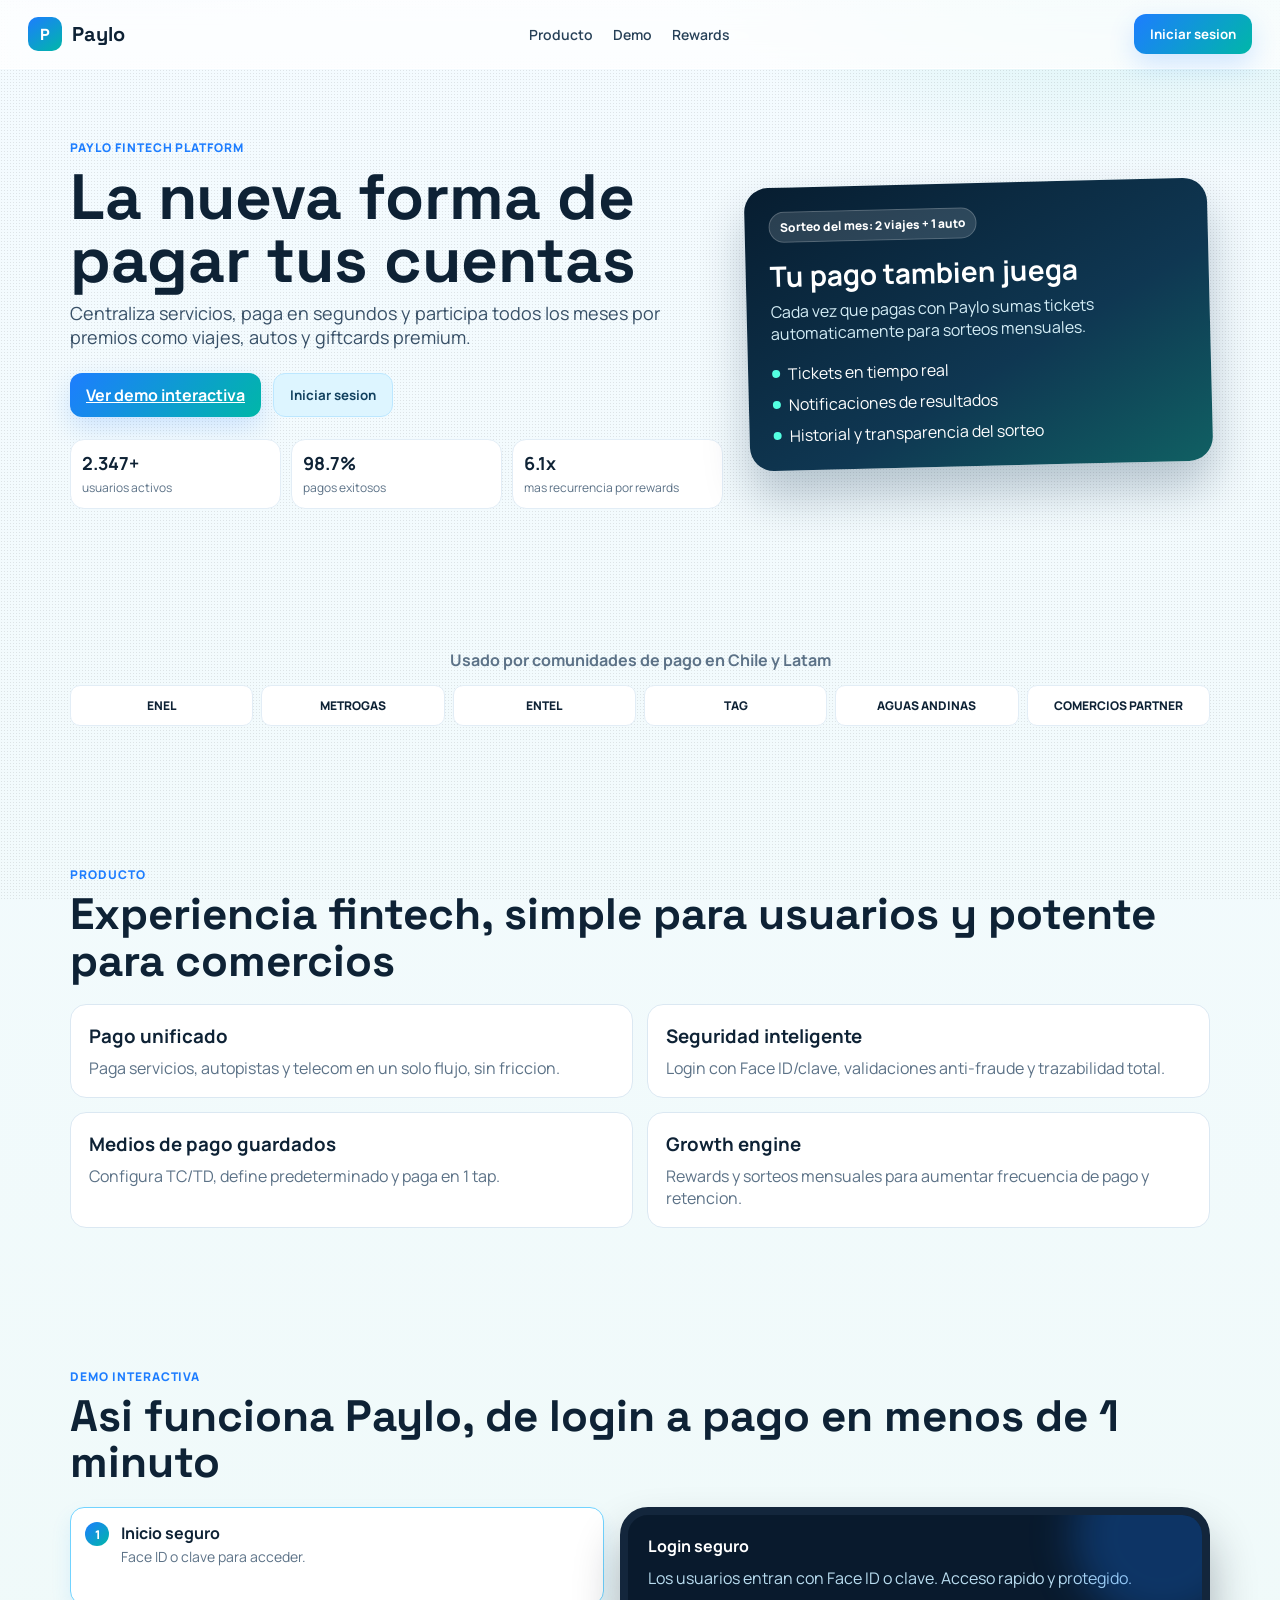
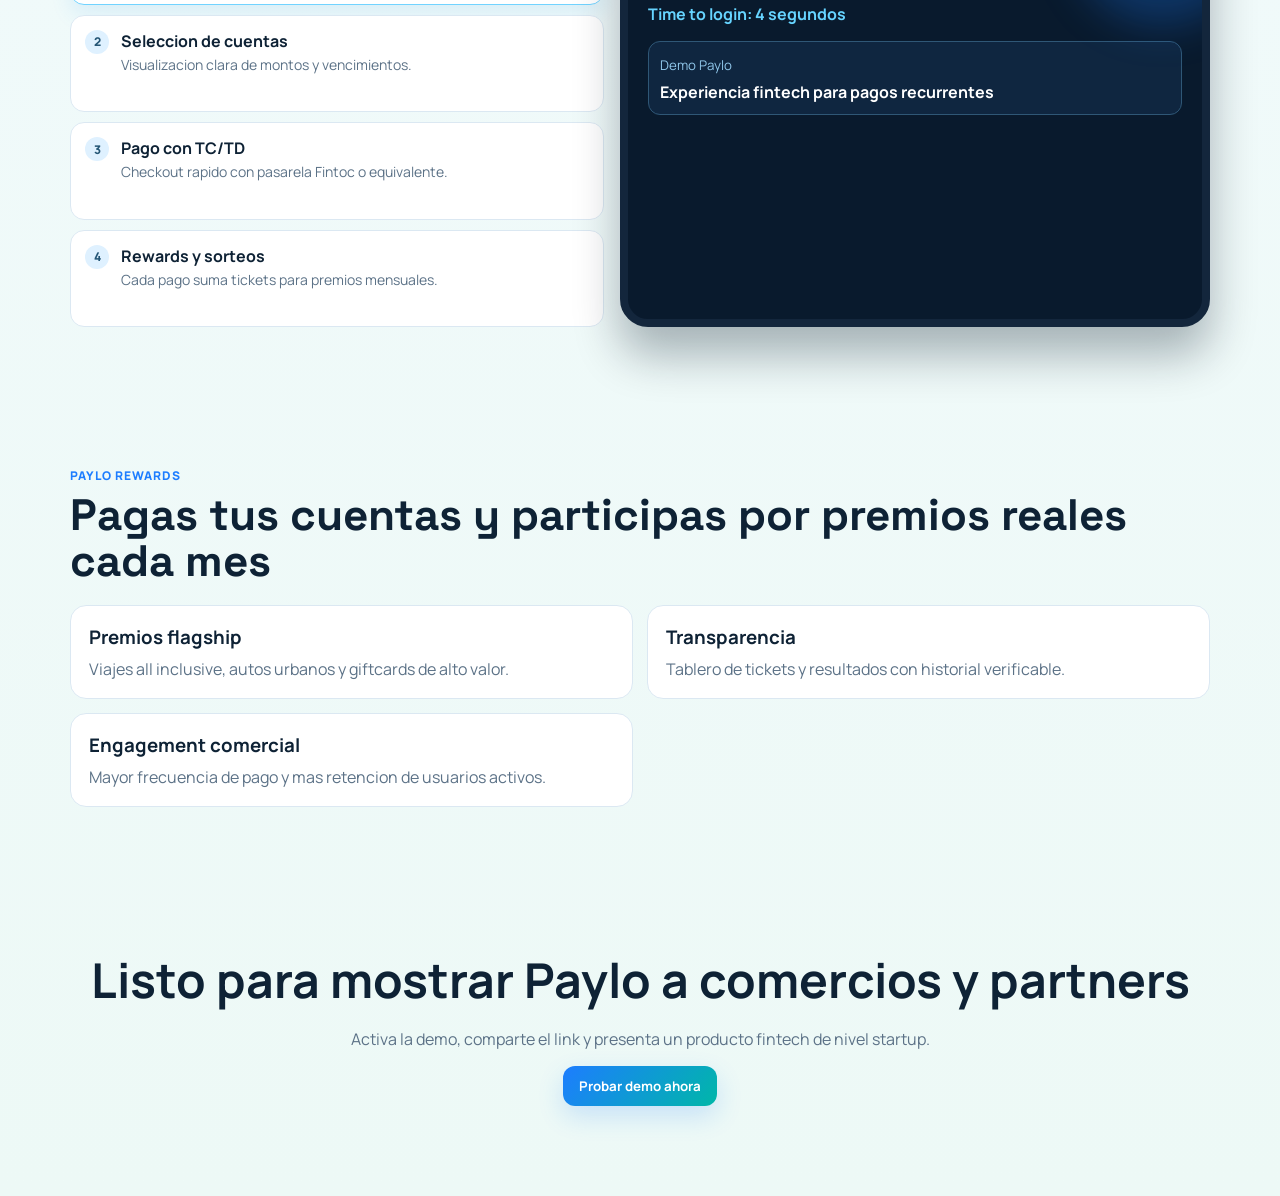
==== index.html @ 57679ee4 "feat: launch Paylo fintech landing with animated interactive demo" ====
<!doctype html>
<html lang="es">
  <head>
    <meta charset="UTF-8" />
    <meta name="viewport" content="width=device-width, initial-scale=1.0" />
    <title>Paylo | La nueva forma de pagar tus cuentas</title>
    <meta
      name="description"
      content="Paylo es la nueva forma de pagar tus cuentas. Cada pago suma tickets para sorteos mensuales de viajes, autos y premios exclusivos."
    />
    <link rel="preconnect" href="https://fonts.googleapis.com" />
    <link rel="preconnect" href="https://fonts.gstatic.com" crossorigin />
    <link
      href="https://fonts.googleapis.com/css2?family=Space+Grotesk:wght@400;500;600;700&family=Manrope:wght@500;600;700;800&display=swap"
      rel="stylesheet"
    />
    <link rel="stylesheet" href="styles.css" />
  </head>
  <body>
    <div class="noise"></div>
    <header class="header">
      <a class="brand" href="#top" aria-label="Paylo">
        <span class="brand-mark">P</span>
        <span class="brand-text">Paylo</span>
      </a>
      <nav class="nav">
        <a href="#producto">Producto</a>
        <a href="#demo">Demo</a>
        <a href="#rewards">Rewards</a>
      </nav>
      <button class="btn btn-primary" id="open-login">Iniciar sesion</button>
    </header>

    <main id="top">
      <section class="hero section reveal">
        <div class="hero-copy">
          <p class="eyebrow">PAYLO FINTECH PLATFORM</p>
          <h1>La nueva forma de pagar tus cuentas</h1>
          <p class="lead">
            Centraliza servicios, paga en segundos y participa todos los meses por
            premios como viajes, autos y giftcards premium.
          </p>
          <div class="hero-cta">
            <a class="btn btn-primary" href="#demo">Ver demo interactiva</a>
            <button class="btn btn-ghost" id="open-login-hero">Iniciar sesion</button>
          </div>
          <div class="hero-metrics">
            <div>
              <strong>2.347+</strong>
              <span>usuarios activos</span>
            </div>
            <div>
              <strong>98.7%</strong>
              <span>pagos exitosos</span>
            </div>
            <div>
              <strong>6.1x</strong>
              <span>mas recurrencia por rewards</span>
            </div>
          </div>
        </div>

        <div class="hero-card">
          <div class="pill">Sorteo del mes: 2 viajes + 1 auto</div>
          <h3>Tu pago tambien juega</h3>
          <p>
            Cada vez que pagas con Paylo sumas tickets automaticamente para sorteos
            mensuales.
          </p>
          <ul>
            <li><span></span>Tickets en tiempo real</li>
            <li><span></span>Notificaciones de resultados</li>
            <li><span></span>Historial y transparencia del sorteo</li>
          </ul>
        </div>
      </section>

      <section class="section trust reveal">
        <p>Usado por comunidades de pago en Chile y Latam</p>
        <div class="trust-grid">
          <span>ENEL</span><span>METROGAS</span><span>ENTEL</span><span>TAG</span>
          <span>AGUAS ANDINAS</span><span>COMERCIOS PARTNER</span>
        </div>
      </section>

      <section id="producto" class="section features reveal">
        <div class="section-head">
          <p class="eyebrow">PRODUCTO</p>
          <h2>Experiencia fintech, simple para usuarios y potente para comercios</h2>
        </div>
        <div class="feature-grid">
          <article>
            <h3>Pago unificado</h3>
            <p>Paga servicios, autopistas y telecom en un solo flujo, sin friccion.</p>
          </article>
          <article>
            <h3>Seguridad inteligente</h3>
            <p>Login con Face ID/clave, validaciones anti-fraude y trazabilidad total.</p>
          </article>
          <article>
            <h3>Medios de pago guardados</h3>
            <p>Configura TC/TD, define predeterminado y paga en 1 tap.</p>
          </article>
          <article>
            <h3>Growth engine</h3>
            <p>
              Rewards y sorteos mensuales para aumentar frecuencia de pago y retencion.
            </p>
          </article>
        </div>
      </section>

      <section id="demo" class="section demo reveal">
        <div class="section-head">
          <p class="eyebrow">DEMO INTERACTIVA</p>
          <h2>Asi funciona Paylo, de login a pago en menos de 1 minuto</h2>
        </div>
        <div class="demo-layout">
          <div class="flow-steps">
            <button class="step active" data-step="0">
              <span>1</span>
              <div>
                <h4>Inicio seguro</h4>
                <p>Face ID o clave para acceder.</p>
              </div>
            </button>
            <button class="step" data-step="1">
              <span>2</span>
              <div>
                <h4>Seleccion de cuentas</h4>
                <p>Visualizacion clara de montos y vencimientos.</p>
              </div>
            </button>
            <button class="step" data-step="2">
              <span>3</span>
              <div>
                <h4>Pago con TC/TD</h4>
                <p>Checkout rapido con pasarela Fintoc o equivalente.</p>
              </div>
            </button>
            <button class="step" data-step="3">
              <span>4</span>
              <div>
                <h4>Rewards y sorteos</h4>
                <p>Cada pago suma tickets para premios mensuales.</p>
              </div>
            </button>
          </div>
          <div class="phone" id="phone-demo"></div>
        </div>
      </section>

      <section id="rewards" class="section rewards reveal">
        <div class="section-head">
          <p class="eyebrow">PAYLO REWARDS</p>
          <h2>Pagas tus cuentas y participas por premios reales cada mes</h2>
        </div>
        <div class="rewards-grid">
          <article>
            <h3>Premios flagship</h3>
            <p>Viajes all inclusive, autos urbanos y giftcards de alto valor.</p>
          </article>
          <article>
            <h3>Transparencia</h3>
            <p>Tablero de tickets y resultados con historial verificable.</p>
          </article>
          <article>
            <h3>Engagement comercial</h3>
            <p>Mayor frecuencia de pago y mas retencion de usuarios activos.</p>
          </article>
        </div>
      </section>

      <section class="section cta reveal">
        <h2>Listo para mostrar Paylo a comercios y partners</h2>
        <p>Activa la demo, comparte el link y presenta un producto fintech de nivel startup.</p>
        <button class="btn btn-primary" id="open-login-cta">Probar demo ahora</button>
      </section>
    </main>

    <div class="modal" id="login-modal" aria-hidden="true">
      <div class="modal-panel">
        <button class="close" id="close-login" aria-label="Cerrar">x</button>
        <h3>Entrar a Paylo</h3>
        <p class="muted">Demo: usa clave <strong>1234</strong> o Face ID simulado.</p>
        <input id="password-input" type="password" placeholder="Clave" />
        <button class="btn btn-primary" id="login-password">Ingresar con clave</button>
        <button class="btn btn-ghost" id="login-faceid">Ingresar con Face ID</button>
        <p class="error" id="login-error"></p>
      </div>
    </div>

    <section class="app-panel" id="app-panel" aria-hidden="true">
      <div class="app-header">
        <div>
          <h3>Paylo Demo</h3>
          <p>Paga tus cuentas y suma tickets</p>
        </div>
        <button class="btn btn-ghost" id="logout">Cerrar sesion</button>
      </div>
      <div class="app-body">
        <div class="accounts" id="accounts"></div>
        <aside class="checkout">
          <h4>Checkout</h4>
          <p id="selected-label">Selecciona una cuenta para pagar</p>
          <label>Monto</label>
          <input id="amount" type="number" />
          <label>Medio de pago</label>
          <select id="method">
            <option>Tarjeta de Credito (TC)</option>
            <option>Tarjeta de Debito (TD)</option>
          </select>
          <label>Pasarela</label>
          <select id="gateway">
            <option>Fintoc</option>
            <option>DemoPay</option>
          </select>
          <button class="btn btn-primary" id="pay-now">Pagar ahora</button>
          <p class="error" id="pay-error"></p>
          <div class="receipt" id="receipt"></div>
          <div class="tickets" id="tickets-box">Tickets acumulados: <strong id="tickets-count">0</strong></div>
        </aside>
      </div>
    </section>

    <script src="script.js"></script>
  </body>
</html>
---- styles.css ----
:root {
  --bg: #051221;
  --bg-soft: #081b2c;
  --surface: #ffffff;
  --text: #0e2235;
  --muted: #5c7287;
  --line: #d7e4ef;
  --primary: #00b7a8;
  --primary-2: #1d7dff;
  --success: #0b8f62;
  --danger: #c53d5f;
}

* { box-sizing: border-box; }
html, body { margin: 0; padding: 0; }
body {
  font-family: "Manrope", sans-serif;
  color: var(--text);
  background:
    radial-gradient(900px 420px at 10% -8%, #1d7dff44 0%, transparent 60%),
    radial-gradient(900px 520px at 90% -5%, #00b7a833 0%, transparent 60%),
    linear-gradient(180deg, #f4fbff 0%, #edf9f6 100%);
  min-height: 100vh;
}

.noise {
  position: fixed;
  inset: 0;
  pointer-events: none;
  opacity: 0.09;
  background-image: radial-gradient(#000 0.4px, transparent 0.4px);
  background-size: 3px 3px;
}

.header {
  position: sticky;
  top: 0;
  z-index: 20;
  display: flex;
  align-items: center;
  justify-content: space-between;
  padding: 14px 28px;
  backdrop-filter: blur(12px);
  background: #ffffffc7;
  border-bottom: 1px solid #ffffff;
}

.brand { display: inline-flex; align-items: center; gap: 10px; text-decoration: none; color: inherit; }
.brand-mark {
  width: 34px;
  height: 34px;
  display: grid;
  place-items: center;
  border-radius: 10px;
  font-family: "Space Grotesk", sans-serif;
  font-weight: 700;
  color: #fff;
  background: linear-gradient(145deg, var(--primary-2), var(--primary));
}
.brand-text {
  font-family: "Space Grotesk", sans-serif;
  font-weight: 700;
  font-size: 20px;
}

.nav { display: flex; gap: 20px; }
.nav a {
  text-decoration: none;
  color: #274158;
  font-weight: 600;
  font-size: 14px;
}

.section {
  width: min(1140px, 92vw);
  margin: 0 auto;
  padding: 70px 0;
}

.hero {
  display: grid;
  grid-template-columns: 1.2fr 0.85fr;
  gap: 24px;
  align-items: center;
}

.eyebrow {
  margin: 0;
  color: var(--primary-2);
  letter-spacing: 0.08em;
  font-size: 12px;
  font-weight: 800;
}

h1 {
  margin: 10px 0;
  font-size: clamp(34px, 6vw, 64px);
  line-height: 0.98;
  font-family: "Space Grotesk", sans-serif;
}

.lead {
  margin: 0;
  font-size: 18px;
  color: #385067;
  max-width: 650px;
}

.hero-cta { margin-top: 24px; display: flex; gap: 12px; flex-wrap: wrap; }

.btn {
  border: 0;
  border-radius: 12px;
  padding: 11px 16px;
  font-family: "Manrope", sans-serif;
  font-weight: 700;
  cursor: pointer;
  transition: 0.25s transform ease, 0.25s box-shadow ease, 0.25s opacity ease;
}
.btn:hover { transform: translateY(-1px); }
.btn-primary {
  color: #fff;
  background: linear-gradient(130deg, var(--primary-2), var(--primary));
  box-shadow: 0 10px 26px #1d7dff2f;
}
.btn-ghost {
  color: #12415f;
  background: #ddf5ff;
  border: 1px solid #bce7ff;
}

.hero-metrics {
  margin-top: 22px;
  display: grid;
  grid-template-columns: repeat(3, 1fr);
  gap: 10px;
}
.hero-metrics div {
  background: #fff;
  border: 1px solid #e2edf6;
  border-radius: 14px;
  padding: 11px;
}
.hero-metrics strong { display: block; font-size: 18px; }
.hero-metrics span { color: var(--muted); font-size: 12px; }

.hero-card {
  background: linear-gradient(150deg, #071d30, #0f3752 60%, #106063);
  color: #fff;
  border-radius: 24px;
  padding: 24px;
  box-shadow: 0 26px 45px #05264442;
  transform: rotate(-1.4deg);
}
.hero-card .pill {
  display: inline-flex;
  background: #ffffff24;
  border: 1px solid #ffffff33;
  border-radius: 999px;
  padding: 6px 10px;
  font-size: 12px;
  font-weight: 800;
}
.hero-card h3 { margin: 14px 0 6px; font-size: 28px; }
.hero-card p { margin: 0; color: #d5eef7; }
.hero-card ul { list-style: none; padding: 0; margin: 18px 0 0; display: grid; gap: 9px; }
.hero-card li { display: flex; align-items: center; gap: 8px; }
.hero-card li span {
  width: 8px;
  height: 8px;
  border-radius: 50%;
  background: #53ffe1;
}

.trust p { margin: 0 0 14px; color: var(--muted); font-weight: 700; text-align: center; }
.trust-grid {
  display: grid;
  grid-template-columns: repeat(6, 1fr);
  gap: 8px;
}
.trust-grid span {
  text-align: center;
  padding: 11px;
  border-radius: 10px;
  font-size: 12px;
  font-weight: 800;
  background: #fff;
  border: 1px solid #e2edf6;
}

.section-head h2 {
  margin: 8px 0 0;
  font-size: clamp(24px, 3.5vw, 44px);
  font-family: "Space Grotesk", sans-serif;
  line-height: 1.05;
}

.feature-grid,
.rewards-grid {
  margin-top: 20px;
  display: grid;
  grid-template-columns: repeat(2, 1fr);
  gap: 14px;
}
.feature-grid article,
.rewards-grid article {
  background: #fff;
  border: 1px solid #dbe8f2;
  border-radius: 16px;
  padding: 18px;
}
.feature-grid h3,
.rewards-grid h3 { margin: 0 0 8px; }
.feature-grid p,
.rewards-grid p { margin: 0; color: var(--muted); }

.demo-layout {
  margin-top: 22px;
  display: grid;
  grid-template-columns: 0.95fr 1.05fr;
  gap: 16px;
}
.flow-steps { display: grid; gap: 10px; }
.step {
  all: unset;
  display: flex;
  gap: 12px;
  align-items: flex-start;
  background: #fff;
  border: 1px solid #dbe8f2;
  border-radius: 14px;
  padding: 14px;
  cursor: pointer;
  transition: 0.2s border-color ease, 0.2s transform ease;
}
.step:hover { transform: translateY(-1px); }
.step span {
  width: 24px;
  height: 24px;
  border-radius: 50%;
  display: grid;
  place-items: center;
  font-size: 12px;
  font-weight: 800;
  color: #245676;
  background: #dff1ff;
}
.step h4 { margin: 0; }
.step p { margin: 3px 0 0; color: var(--muted); font-size: 14px; }
.step.active {
  border-color: #71d3ff;
  box-shadow: 0 10px 20px #31a4ec1e;
}
.step.active span { color: #fff; background: linear-gradient(135deg, var(--primary-2), var(--primary)); }

.phone {
  background: #091a2d;
  border-radius: 28px;
  border: 8px solid #13263c;
  min-height: 420px;
  padding: 20px;
  color: #d8f3ff;
  box-shadow: 0 28px 46px #0112254f;
  position: relative;
  overflow: hidden;
}
.phone::before {
  content: "";
  position: absolute;
  width: 180px;
  height: 180px;
  border-radius: 50%;
  background: #1d7dff45;
  filter: blur(20px);
  top: -70px;
  right: -50px;
}
.phone h4 { margin: 0 0 10px; color: #fff; }
.phone p { margin: 0; color: #b9ddf0; }

.cta {
  text-align: center;
  padding-bottom: 90px;
}
.cta h2 { margin: 0; font-size: clamp(26px, 4vw, 48px); }
.cta p { color: var(--muted); }

.modal {
  position: fixed;
  inset: 0;
  display: grid;
  place-items: center;
  background: #04142699;
  backdrop-filter: blur(10px);
  visibility: hidden;
  opacity: 0;
  transition: 0.2s;
  z-index: 60;
}
.modal.open { visibility: visible; opacity: 1; }
.modal-panel {
  width: min(420px, 92vw);
  background: #fff;
  border-radius: 18px;
  padding: 20px;
  position: relative;
}
.modal-panel h3 { margin: 0; }
.close {
  position: absolute;
  right: 10px;
  top: 10px;
  border: 0;
  width: 30px;
  height: 30px;
  border-radius: 8px;
  background: #edf4f9;
  cursor: pointer;
}
.modal-panel input,
.checkout input,
.checkout select {
  width: 100%;
  padding: 11px 12px;
  margin: 8px 0 10px;
  border: 1px solid #d4e1eb;
  border-radius: 10px;
  font: inherit;
}
.error { margin: 6px 0 0; color: var(--danger); font-size: 13px; min-height: 18px; }
.muted { color: var(--muted); }

.app-panel {
  width: min(1140px, 92vw);
  margin: 0 auto 70px;
  background: #fff;
  border: 1px solid #dbe8f2;
  border-radius: 20px;
  box-shadow: 0 16px 34px #0b2f4f26;
  display: none;
}
.app-panel.open { display: block; }
.app-header {
  display: flex;
  justify-content: space-between;
  align-items: center;
  padding: 18px 20px;
  border-bottom: 1px solid #e4eef6;
}
.app-header h3 { margin: 0; }
.app-header p { margin: 4px 0 0; color: var(--muted); }

.app-body {
  padding: 18px;
  display: grid;
  grid-template-columns: 1.2fr 0.8fr;
  gap: 16px;
}
.accounts { display: grid; gap: 10px; }
.account {
  border: 1px solid #dbe8f2;
  border-radius: 14px;
  padding: 12px;
  background: #fbfdff;
}
.account-head {
  display: flex;
  justify-content: space-between;
  align-items: center;
}
.account small { color: var(--muted); }
.account button {
  margin-top: 8px;
  width: 100%;
  border: 0;
  border-radius: 10px;
  padding: 10px;
  background: #def3ff;
  color: #1b5576;
  font-weight: 700;
  cursor: pointer;
}

.checkout {
  border: 1px solid #dbe8f2;
  border-radius: 14px;
  padding: 14px;
  background: #f8fcff;
}
.checkout h4 { margin: 0; }
.checkout p { color: var(--muted); }
.checkout label { font-size: 12px; font-weight: 700; color: #46627a; }
.receipt {
  margin-top: 10px;
  border: 1px solid #b6ebd7;
  background: #e9fff5;
  color: var(--success);
  border-radius: 10px;
  padding: 10px;
  display: none;
}
.receipt.show { display: block; }
.tickets {
  margin-top: 8px;
  background: #fff;
  border: 1px solid #d9ebf4;
  border-radius: 10px;
  padding: 10px;
}

.reveal {
  opacity: 0;
  transform: translateY(20px);
  transition: opacity 0.6s ease, transform 0.6s ease;
}
.reveal.in {
  opacity: 1;
  transform: translateY(0);
}

@media (max-width: 980px) {
  .nav { display: none; }
  .hero,
  .demo-layout,
  .app-body,
  .feature-grid,
  .rewards-grid,
  .hero-metrics,
  .trust-grid { grid-template-columns: 1fr; }
  .hero-card { transform: none; }
}
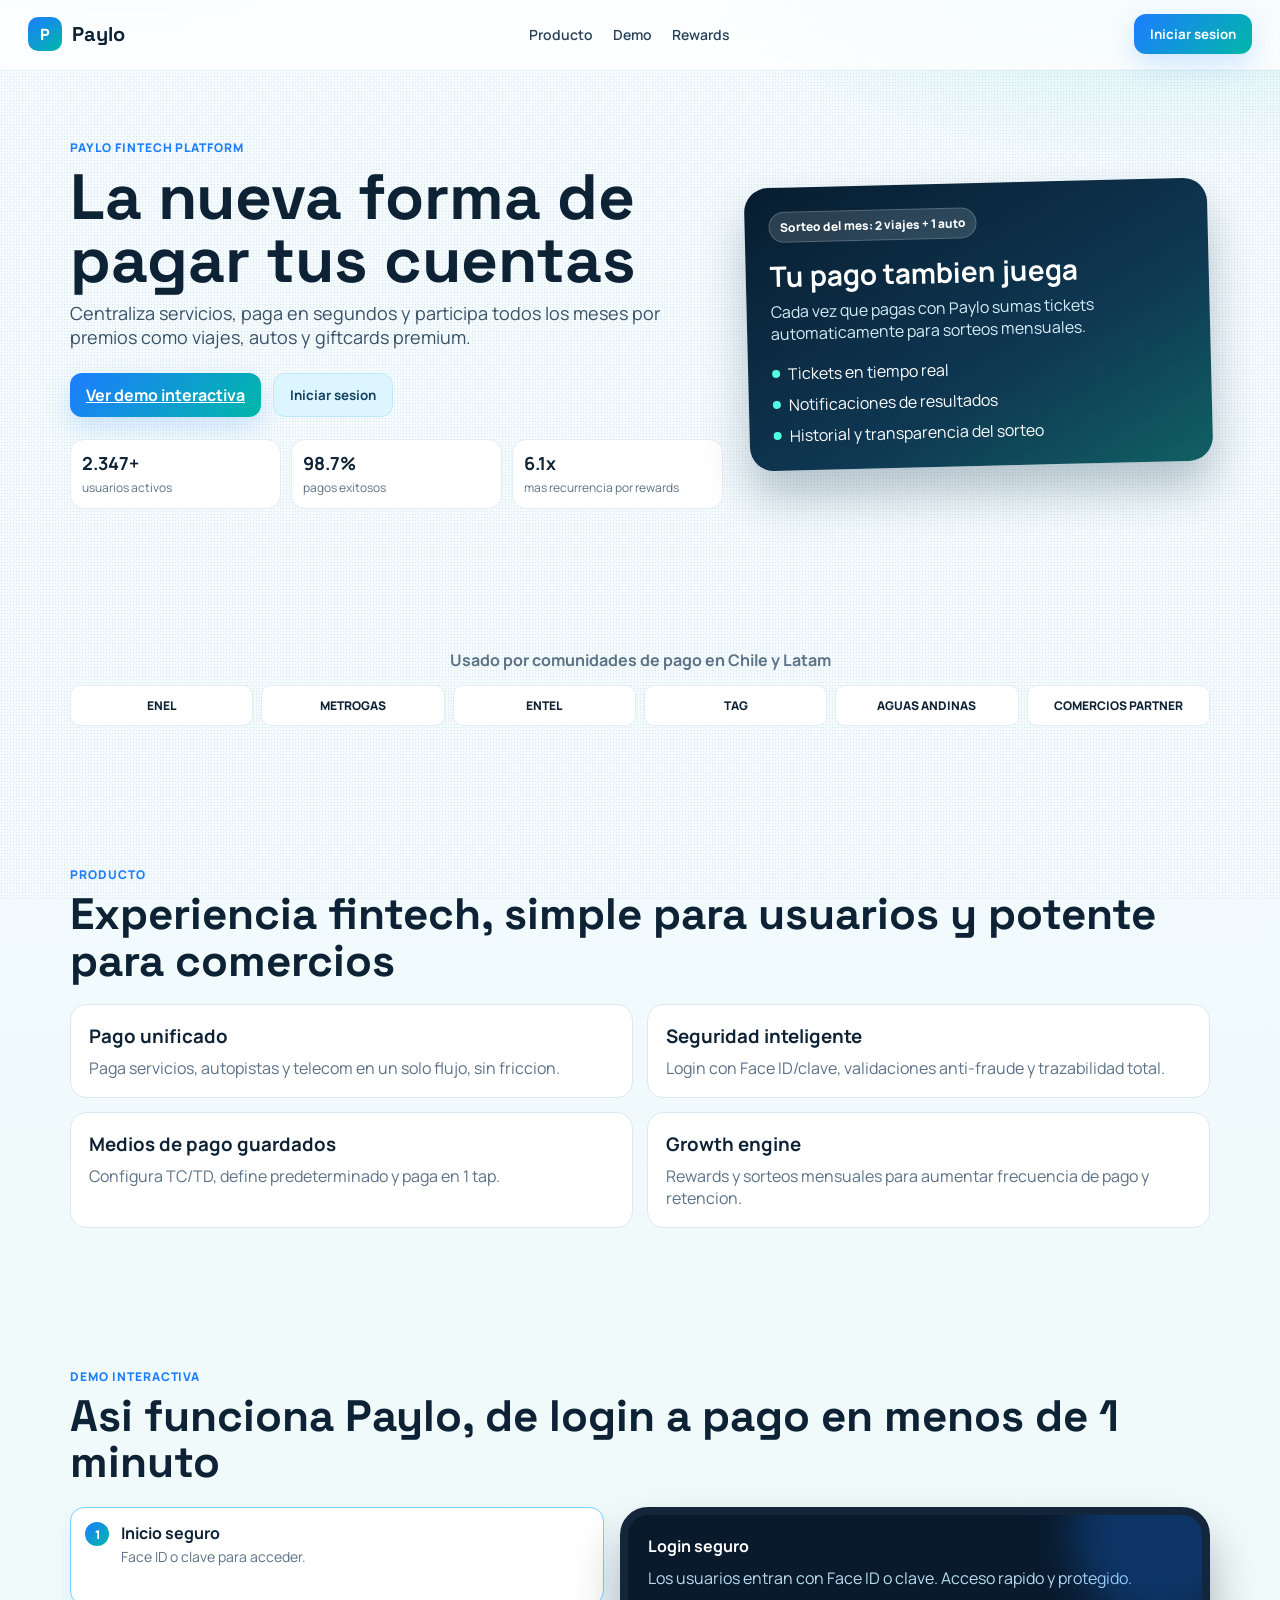
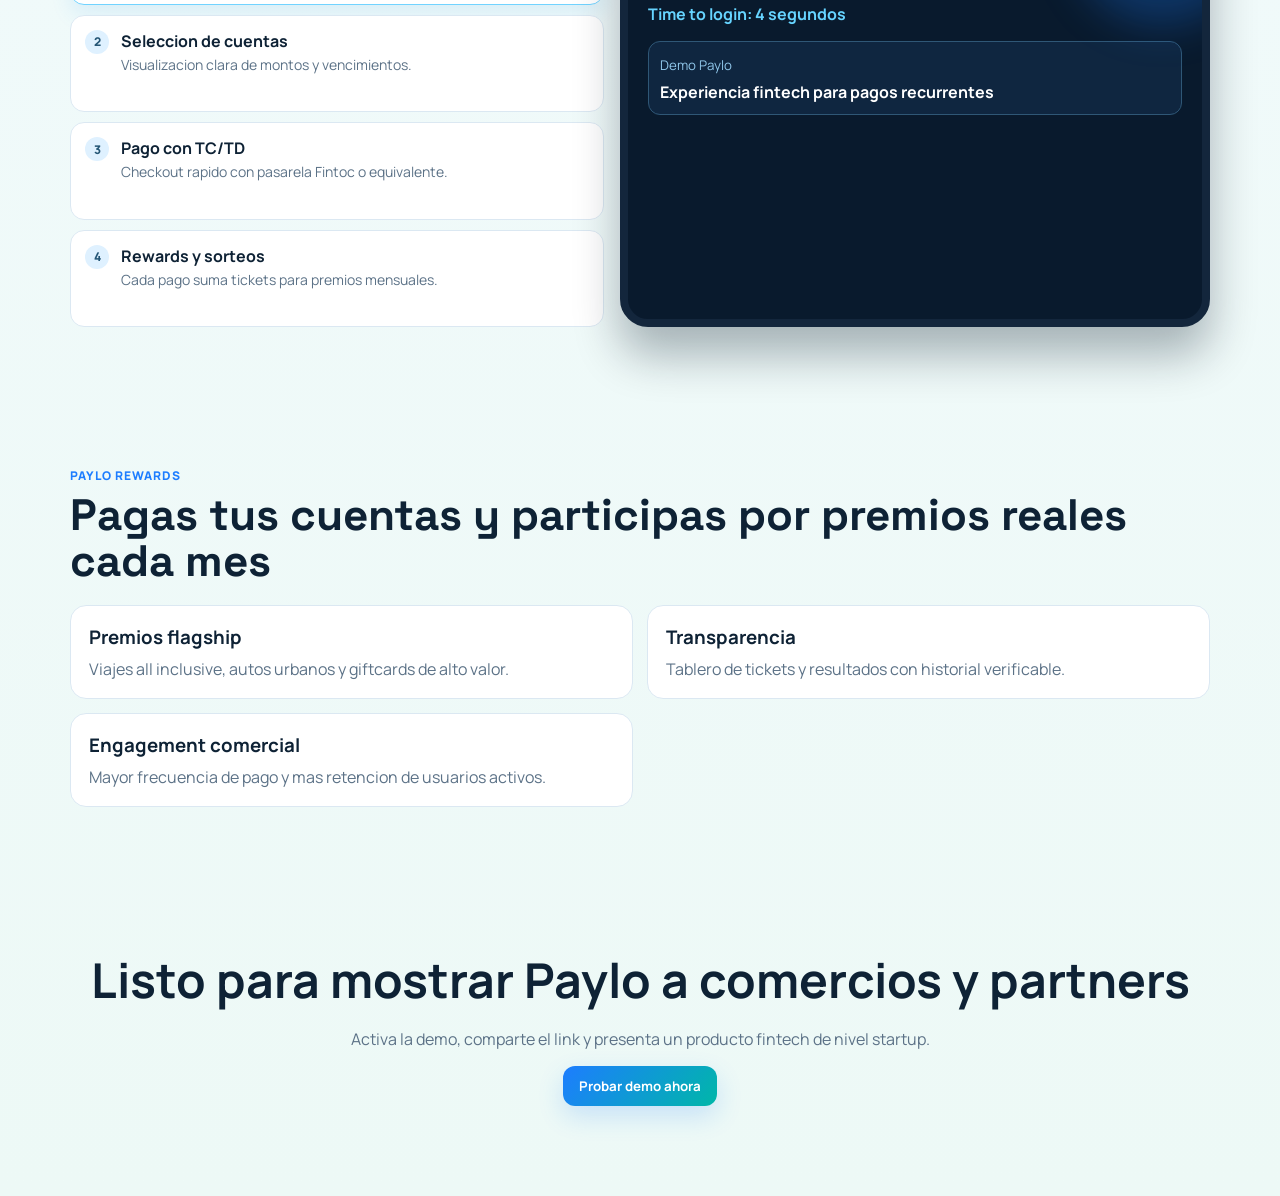
==== commit e20233aa: "feat: improve demo with multi-account selection and account onboarding" ====
--- a/index.html
+++ b/index.html
@@ -190,19 +190,52 @@
       </div>
     </div>
 
+    <div class="modal" id="add-account-modal" aria-hidden="true">
+      <div class="modal-panel">
+        <button class="close" id="close-add-account" aria-label="Cerrar">x</button>
+        <h3>Agregar nueva cuenta</h3>
+        <input id="new-provider" type="text" placeholder="Proveedor (ej: VTR)" />
+        <input id="new-account" type="text" placeholder="Numero de cuenta" />
+        <input id="new-amount" type="number" placeholder="Monto CLP" />
+        <input id="new-due" type="text" placeholder="Vence (ej: 15 mar)" />
+        <button class="btn btn-primary" id="save-account">Guardar cuenta</button>
+        <p class="error" id="add-account-error"></p>
+      </div>
+    </div>
+
     <section class="app-panel" id="app-panel" aria-hidden="true">
       <div class="app-header">
         <div>
           <h3>Paylo Demo</h3>
-          <p>Paga tus cuentas y suma tickets</p>
-        </div>
-        <button class="btn btn-ghost" id="logout">Cerrar sesion</button>
-      </div>
+          <p>Paga tus cuentas, selecciona multiples y suma tickets</p>
+        </div>
+        <div class="app-header-actions">
+          <button class="btn btn-ghost" id="open-add-account">Agregar cuenta</button>
+          <button class="btn btn-ghost" id="logout">Cerrar sesion</button>
+        </div>
+      </div>
+
+      <div class="app-controls">
+        <label class="checkline">
+          <input type="checkbox" id="select-all" />
+          Seleccionar todas
+        </label>
+        <input id="search-account" type="text" placeholder="Buscar proveedor o cuenta" />
+        <div class="selection-total">Seleccionado: <strong id="selected-total">$0</strong></div>
+      </div>
+
       <div class="app-body">
-        <div class="accounts" id="accounts"></div>
+        <div>
+          <div class="accounts" id="accounts"></div>
+          <div class="activity">
+            <h4>Actividad reciente</h4>
+            <ul id="activity-list"></ul>
+          </div>
+        </div>
+
         <aside class="checkout">
           <h4>Checkout</h4>
-          <p id="selected-label">Selecciona una cuenta para pagar</p>
+          <p id="selected-label">Selecciona una o varias cuentas para pagar</p>
           <label>Monto</label>
           <input id="amount" type="number" />
           <label>Medio de pago</label>
@@ -215,7 +248,7 @@
             <option>Fintoc</option>
             <option>DemoPay</option>
           </select>
-          <button class="btn btn-primary" id="pay-now">Pagar ahora</button>
+          <button class="btn btn-primary" id="pay-now">Pagar seleccionadas</button>
           <p class="error" id="pay-error"></p>
           <div class="receipt" id="receipt"></div>
           <div class="tickets" id="tickets-box">Tickets acumulados: <strong id="tickets-count">0</strong></div>
--- a/styles.css
+++ b/styles.css
@@ -319,7 +319,8 @@
 }
 .modal-panel input,
 .checkout input,
-.checkout select {
+.checkout select,
+#search-account {
   width: 100%;
   padding: 11px 12px;
   margin: 8px 0 10px;
@@ -344,18 +345,49 @@
   display: flex;
   justify-content: space-between;
   align-items: center;
+  gap: 10px;
   padding: 18px 20px;
   border-bottom: 1px solid #e4eef6;
 }
+.app-header-actions { display: flex; gap: 8px; }
 .app-header h3 { margin: 0; }
 .app-header p { margin: 4px 0 0; color: var(--muted); }
 
+.app-controls {
+  display: grid;
+  grid-template-columns: 220px 1fr 260px;
+  gap: 10px;
+  padding: 12px 18px;
+  border-bottom: 1px solid #e4eef6;
+  background: #f7fbff;
+}
+.selection-total {
+  display: flex;
+  align-items: center;
+  justify-content: flex-end;
+  padding: 0 10px;
+  border: 1px solid #d4e2ee;
+  border-radius: 10px;
+  background: #fff;
+  font-size: 14px;
+}
+
+.checkline {
+  display: inline-flex;
+  align-items: center;
+  gap: 8px;
+  font-size: 14px;
+  font-weight: 700;
+  color: #355469;
+}
+
 .app-body {
   padding: 18px;
   display: grid;
   grid-template-columns: 1.2fr 0.8fr;
   gap: 16px;
 }
+
 .accounts { display: grid; gap: 10px; }
 .account {
   border: 1px solid #dbe8f2;
@@ -363,6 +395,7 @@
   padding: 12px;
   background: #fbfdff;
 }
+.account-check { margin-bottom: 8px; }
 .account-head {
   display: flex;
   justify-content: space-between;
@@ -379,6 +412,22 @@
   color: #1b5576;
   font-weight: 700;
   cursor: pointer;
+}
+
+.activity {
+  margin-top: 12px;
+  background: #f8fcff;
+  border: 1px solid #dbe8f2;
+  border-radius: 14px;
+  padding: 12px;
+}
+.activity h4 { margin: 0 0 8px; }
+.activity ul {
+  margin: 0;
+  padding-left: 18px;
+  color: #3a5a74;
+  display: grid;
+  gap: 6px;
 }
 
 .checkout {
@@ -426,6 +475,9 @@
   .feature-grid,
   .rewards-grid,
   .hero-metrics,
-  .trust-grid { grid-template-columns: 1fr; }
+  .trust-grid,
+  .app-controls { grid-template-columns: 1fr; }
   .hero-card { transform: none; }
-}
+  .selection-total { justify-content: flex-start; }
+  .app-header { flex-direction: column; align-items: flex-start; }
+}
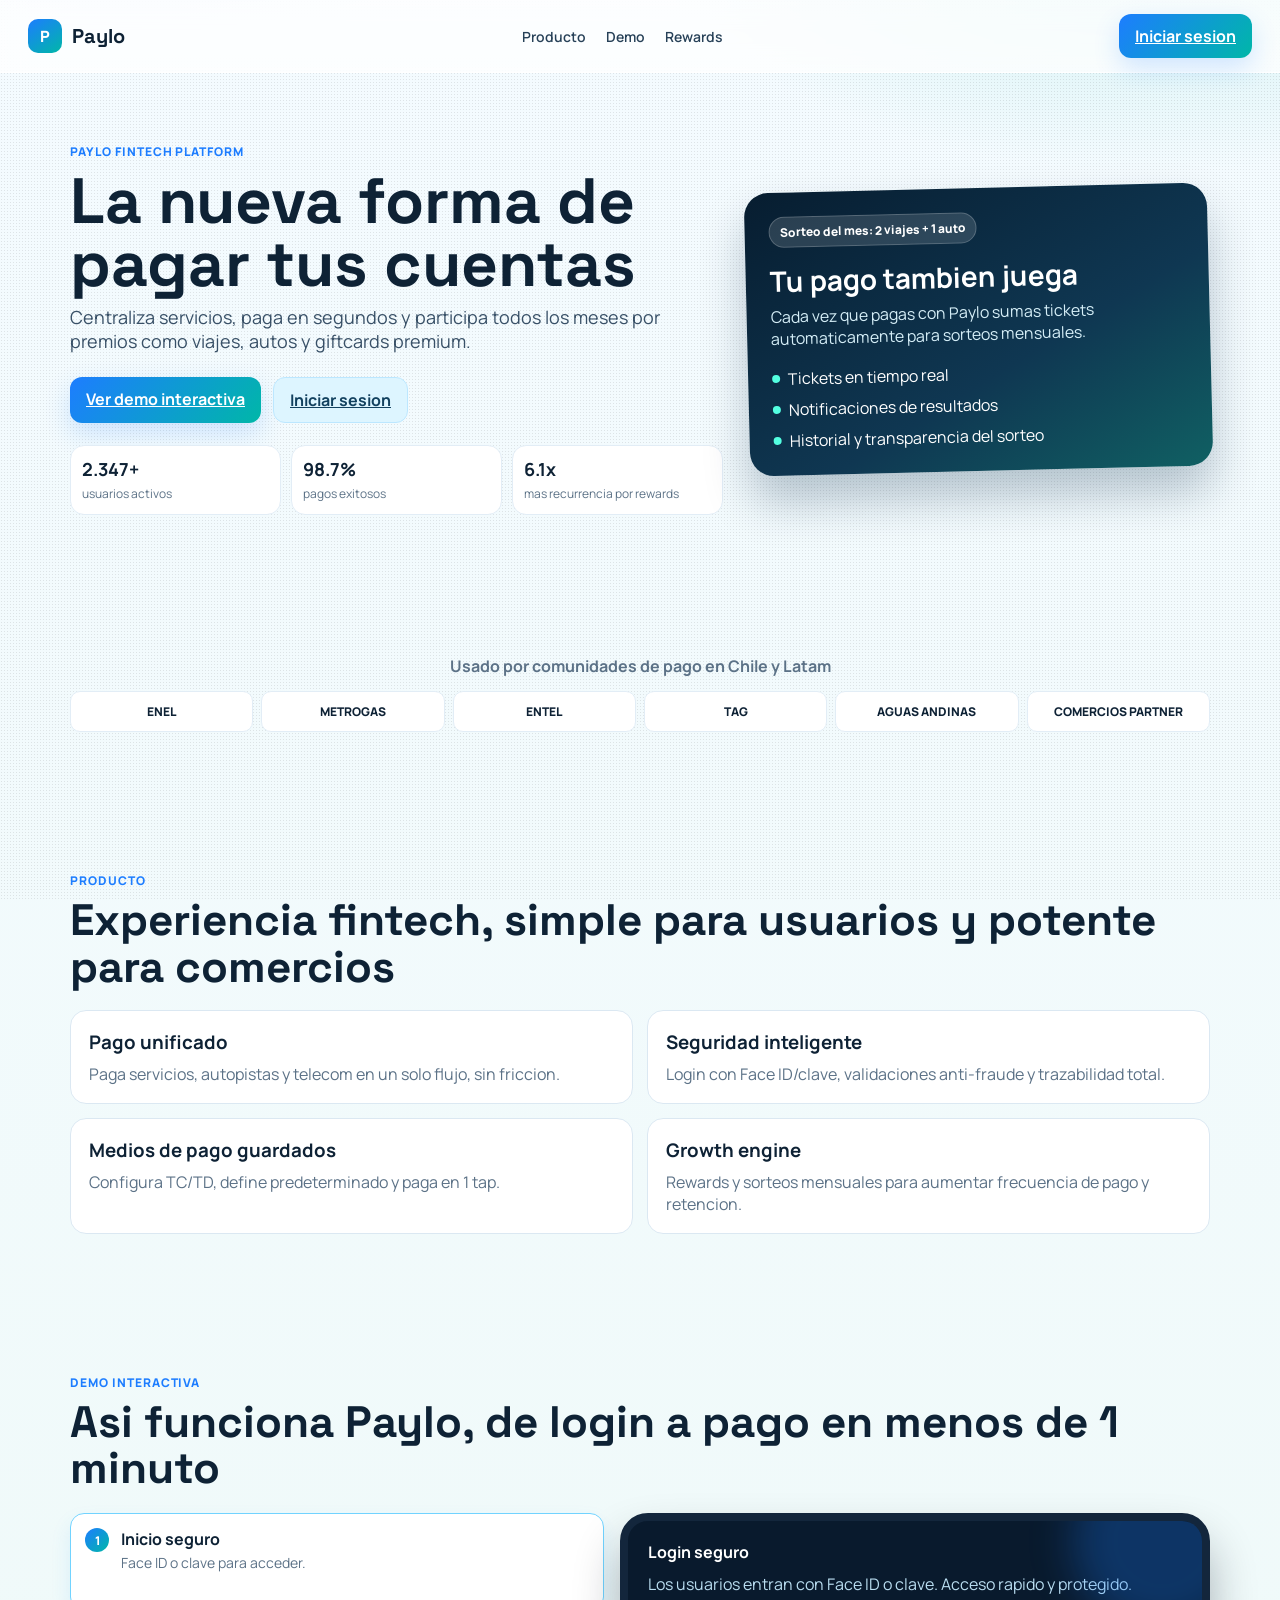
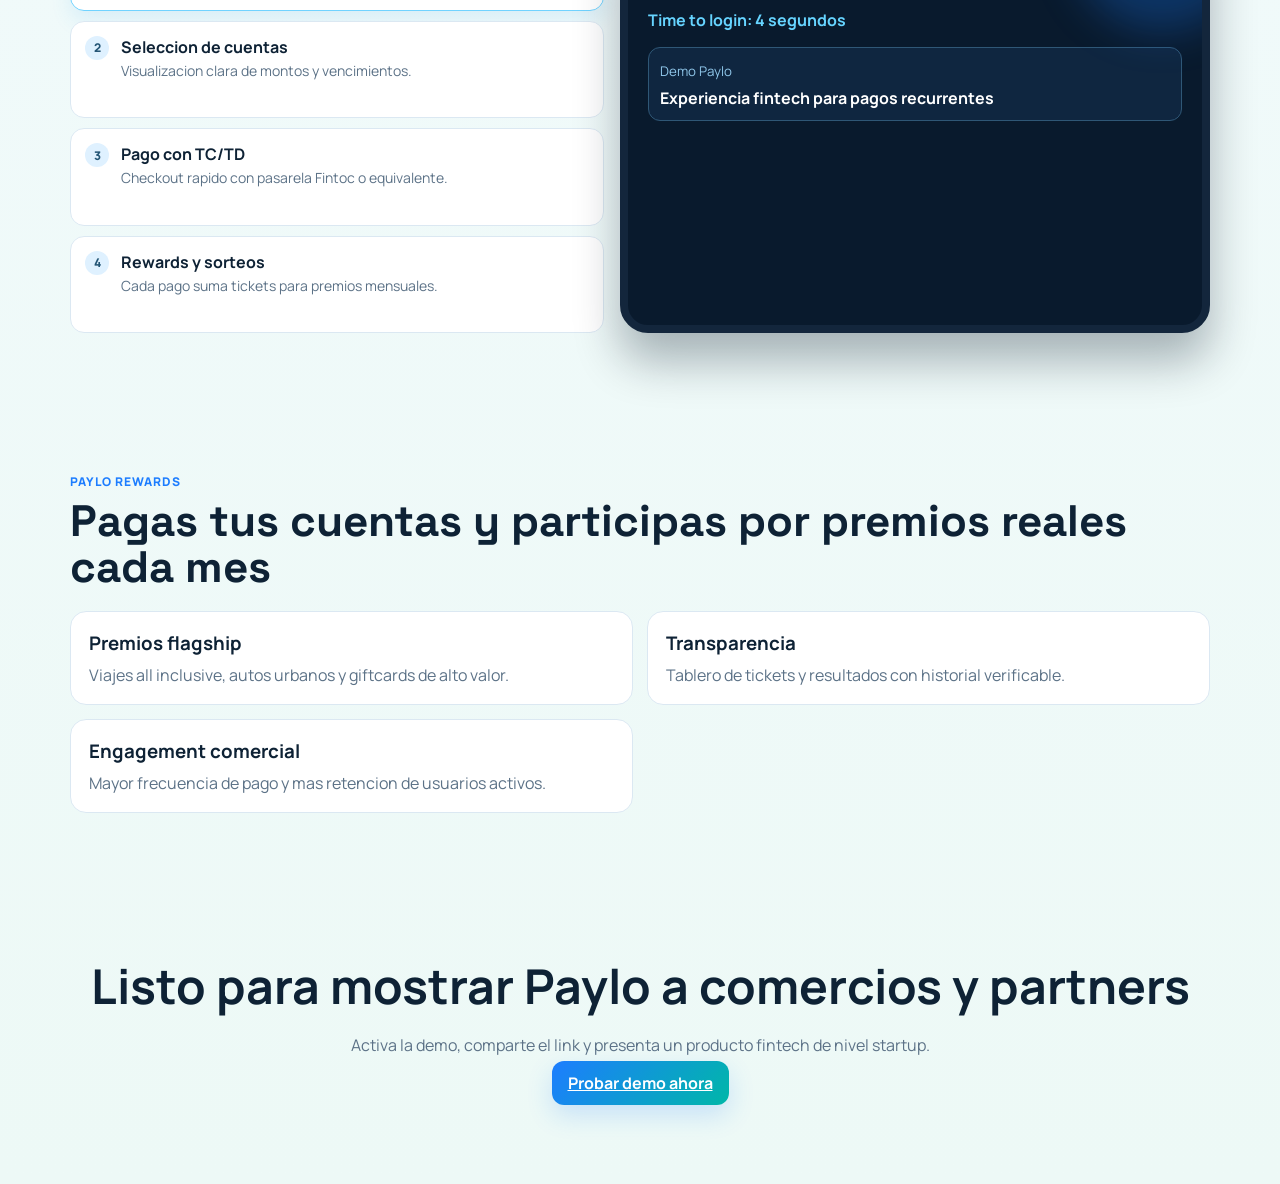
==== commit c8e08665: "feat: split login into app page and add my account payment methods" ====
--- a/index.html
+++ b/index.html
@@ -28,7 +28,7 @@
         <a href="#demo">Demo</a>
         <a href="#rewards">Rewards</a>
       </nav>
-      <button class="btn btn-primary" id="open-login">Iniciar sesion</button>
+      <a class="btn btn-primary" href="app.html">Iniciar sesion</a>
     </header>
 
     <main id="top">
@@ -42,7 +42,7 @@
           </p>
           <div class="hero-cta">
             <a class="btn btn-primary" href="#demo">Ver demo interactiva</a>
-            <button class="btn btn-ghost" id="open-login-hero">Iniciar sesion</button>
+            <a class="btn btn-ghost" href="app.html">Iniciar sesion</a>
           </div>
           <div class="hero-metrics">
             <div>
@@ -174,87 +174,9 @@
       <section class="section cta reveal">
         <h2>Listo para mostrar Paylo a comercios y partners</h2>
         <p>Activa la demo, comparte el link y presenta un producto fintech de nivel startup.</p>
-        <button class="btn btn-primary" id="open-login-cta">Probar demo ahora</button>
+        <a class="btn btn-primary" href="app.html">Probar demo ahora</a>
       </section>
     </main>
-
-    <div class="modal" id="login-modal" aria-hidden="true">
-      <div class="modal-panel">
-        <button class="close" id="close-login" aria-label="Cerrar">x</button>
-        <h3>Entrar a Paylo</h3>
-        <p class="muted">Demo: usa clave <strong>1234</strong> o Face ID simulado.</p>
-        <input id="password-input" type="password" placeholder="Clave" />
-        <button class="btn btn-primary" id="login-password">Ingresar con clave</button>
-        <button class="btn btn-ghost" id="login-faceid">Ingresar con Face ID</button>
-        <p class="error" id="login-error"></p>
-      </div>
-    </div>
-
-    <div class="modal" id="add-account-modal" aria-hidden="true">
-      <div class="modal-panel">
-        <button class="close" id="close-add-account" aria-label="Cerrar">x</button>
-        <h3>Agregar nueva cuenta</h3>
-        <input id="new-provider" type="text" placeholder="Proveedor (ej: VTR)" />
-        <input id="new-account" type="text" placeholder="Numero de cuenta" />
-        <input id="new-amount" type="number" placeholder="Monto CLP" />
-        <input id="new-due" type="text" placeholder="Vence (ej: 15 mar)" />
-        <button class="btn btn-primary" id="save-account">Guardar cuenta</button>
-        <p class="error" id="add-account-error"></p>
-      </div>
-    </div>
-
-    <section class="app-panel" id="app-panel" aria-hidden="true">
-      <div class="app-header">
-        <div>
-          <h3>Paylo Demo</h3>
-          <p>Paga tus cuentas, selecciona multiples y suma tickets</p>
-        </div>
-        <div class="app-header-actions">
-          <button class="btn btn-ghost" id="open-add-account">Agregar cuenta</button>
-          <button class="btn btn-ghost" id="logout">Cerrar sesion</button>
-        </div>
-      </div>
-
-      <div class="app-controls">
-        <label class="checkline">
-          <input type="checkbox" id="select-all" />
-          Seleccionar todas
-        </label>
-        <input id="search-account" type="text" placeholder="Buscar proveedor o cuenta" />
-        <div class="selection-total">Seleccionado: <strong id="selected-total">$0</strong></div>
-      </div>
-
-      <div class="app-body">
-        <div>
-          <div class="accounts" id="accounts"></div>
-          <div class="activity">
-            <h4>Actividad reciente</h4>
-            <ul id="activity-list"></ul>
-          </div>
-        </div>
-
-        <aside class="checkout">
-          <h4>Checkout</h4>
-          <p id="selected-label">Selecciona una o varias cuentas para pagar</p>
-          <label>Monto</label>
-          <input id="amount" type="number" />
-          <label>Medio de pago</label>
-          <select id="method">
-            <option>Tarjeta de Credito (TC)</option>
-            <option>Tarjeta de Debito (TD)</option>
-          </select>
-          <label>Pasarela</label>
-          <select id="gateway">
-            <option>Fintoc</option>
-            <option>DemoPay</option>
-          </select>
-          <button class="btn btn-primary" id="pay-now">Pagar seleccionadas</button>
-          <p class="error" id="pay-error"></p>
-          <div class="receipt" id="receipt"></div>
-          <div class="tickets" id="tickets-box">Tickets acumulados: <strong id="tickets-count">0</strong></div>
-        </aside>
-      </div>
-    </section>
 
     <script src="script.js"></script>
   </body>
--- a/styles.css
+++ b/styles.css
@@ -481,3 +481,176 @@
   .selection-total { justify-content: flex-start; }
   .app-header { flex-direction: column; align-items: flex-start; }
 }
+
+.app-main-wrap {
+  width: min(1140px, 92vw);
+  margin: 24px auto 70px;
+}
+
+.app-topbar {
+  position: sticky;
+  top: 0;
+}
+
+.login-screen {
+  display: grid;
+  place-items: center;
+  min-height: calc(100vh - 150px);
+}
+
+.login-card {
+  width: min(500px, 92vw);
+  background: #fff;
+  border: 1px solid #dbe8f2;
+  border-radius: 20px;
+  box-shadow: 0 20px 36px #0c2b4b26;
+  padding: 24px;
+}
+
+.login-card h1 {
+  margin: 8px 0 12px;
+  font-size: clamp(30px, 4vw, 44px);
+}
+
+.login-card input,
+.method-form select,
+.method-form input {
+  width: 100%;
+  padding: 11px 12px;
+  margin: 8px 0 10px;
+  border: 1px solid #d4e1eb;
+  border-radius: 10px;
+  font: inherit;
+}
+
+.view-switch {
+  display: flex;
+  gap: 10px;
+  padding: 14px 18px;
+  border-bottom: 1px solid #e4eef6;
+  background: #f3f8fd;
+}
+
+.view-tab {
+  border: 1px solid #d1e0eb;
+  background: #fff;
+  color: #2d4a60;
+  border-radius: 10px;
+  font: inherit;
+  font-weight: 700;
+  padding: 10px 14px;
+  cursor: pointer;
+}
+
+.view-tab.active {
+  color: #fff;
+  border-color: #2f8ed1;
+  background: linear-gradient(130deg, var(--primary-2), var(--primary));
+}
+
+.hidden-view {
+  display: none;
+}
+
+.my-account-grid {
+  padding: 18px;
+  display: grid;
+  grid-template-columns: 0.9fr 1.1fr;
+  gap: 16px;
+}
+
+.profile-card,
+.methods-card {
+  background: #f8fcff;
+  border: 1px solid #dbe8f2;
+  border-radius: 14px;
+  padding: 14px;
+}
+
+.profile-card h4,
+.methods-card h4 {
+  margin: 0 0 12px;
+}
+
+.profile-card p {
+  margin: 0 0 8px;
+  color: #38526a;
+}
+
+.profile-stat {
+  display: flex;
+  align-items: center;
+  justify-content: space-between;
+  border: 1px solid #d3e4ef;
+  background: #fff;
+  border-radius: 10px;
+  padding: 10px;
+  margin: 10px 0;
+}
+
+.smart-reminder {
+  margin-top: 12px;
+}
+
+.methods-list {
+  display: grid;
+  gap: 10px;
+  margin-bottom: 14px;
+}
+
+.method-item {
+  display: flex;
+  justify-content: space-between;
+  align-items: center;
+  gap: 10px;
+  border: 1px solid #dbe8f2;
+  border-radius: 10px;
+  padding: 10px;
+  background: #fff;
+}
+
+.method-item small {
+  display: block;
+  color: var(--muted);
+  margin-top: 3px;
+}
+
+.method-actions button {
+  border: 1px solid #b6d8ed;
+  background: #eaf7ff;
+  color: #1a5b7b;
+  border-radius: 9px;
+  padding: 8px 10px;
+  font: inherit;
+  font-size: 12px;
+  font-weight: 700;
+  cursor: pointer;
+}
+
+.method-default {
+  display: inline-flex;
+  border-radius: 999px;
+  padding: 6px 10px;
+  font-size: 12px;
+  font-weight: 800;
+  color: #0d7d59;
+  background: #dff7ee;
+  border: 1px solid #b8e6d6;
+}
+
+.method-form h5,
+.methods-card h5 {
+  margin: 8px 0;
+  font-size: 14px;
+  color: #37536a;
+}
+
+@media (max-width: 980px) {
+  .my-account-grid {
+    grid-template-columns: 1fr;
+  }
+
+  .view-switch {
+    flex-wrap: wrap;
+  }
+}
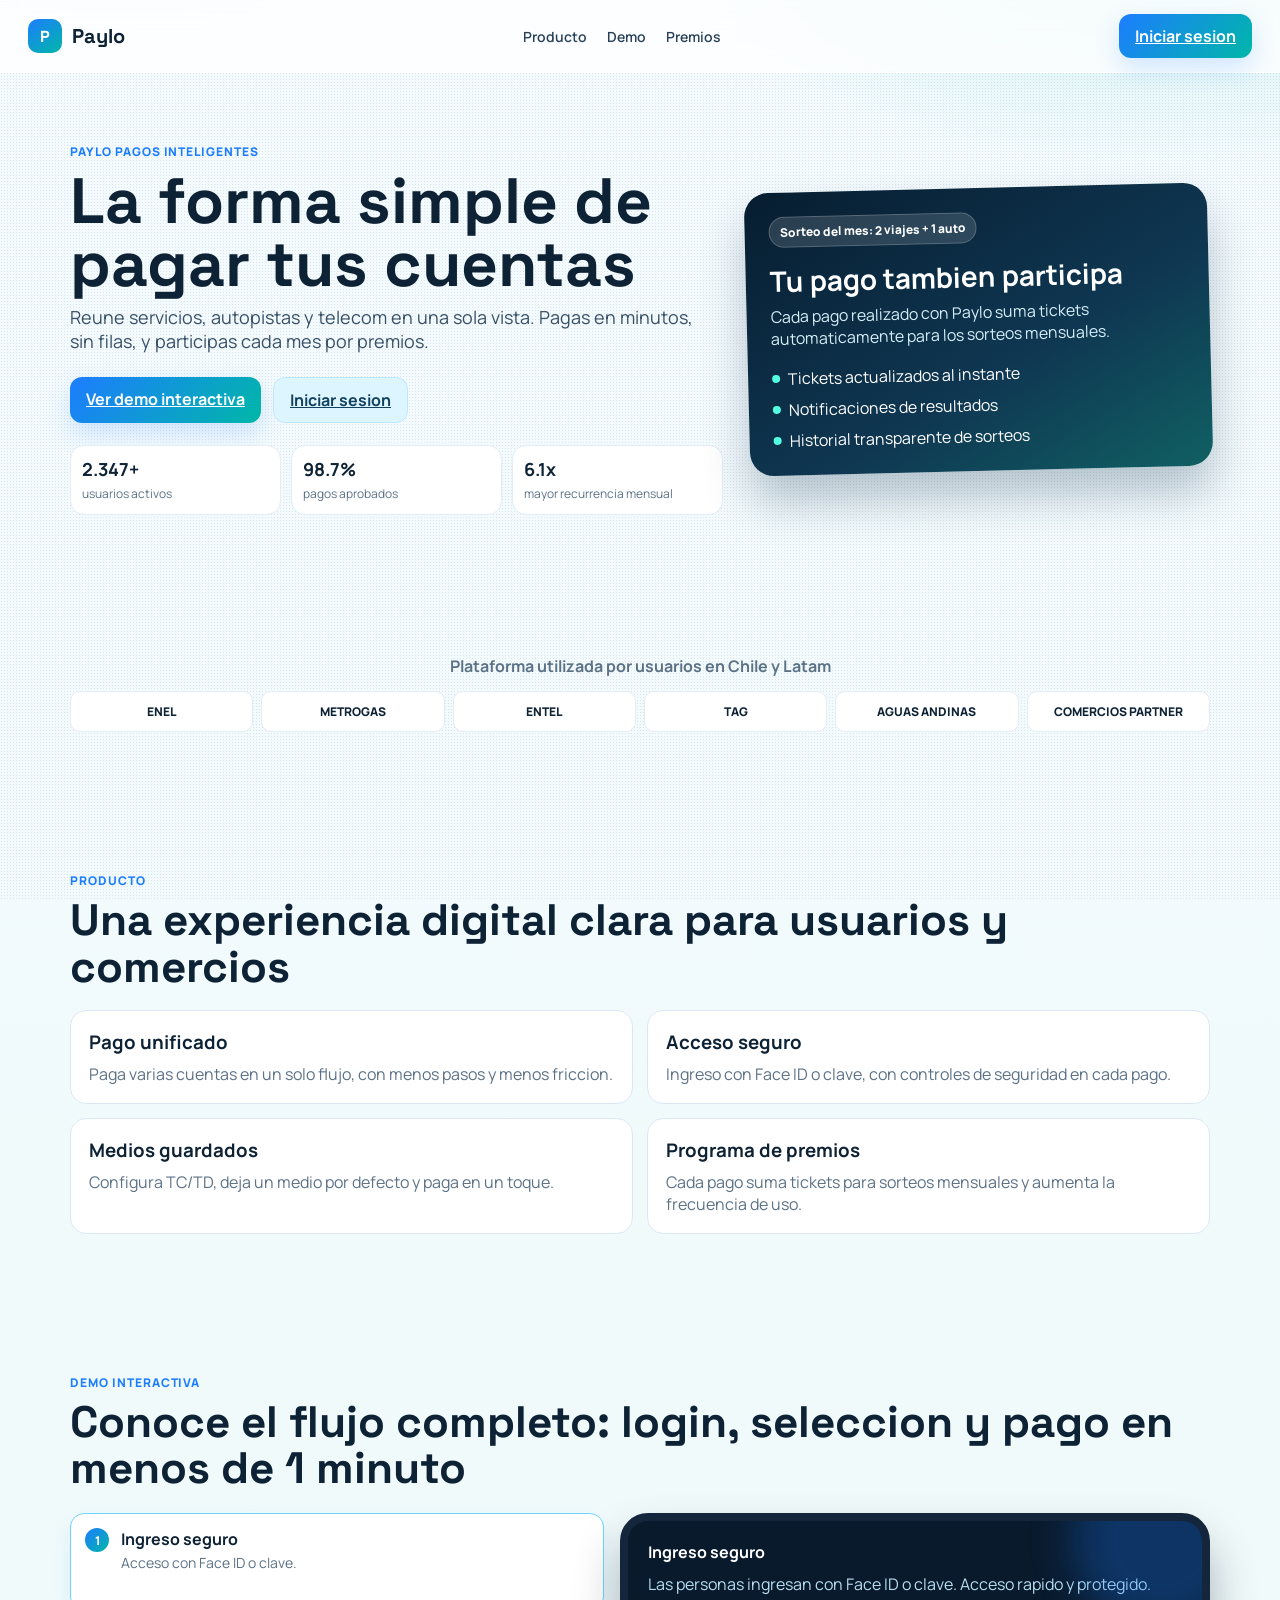
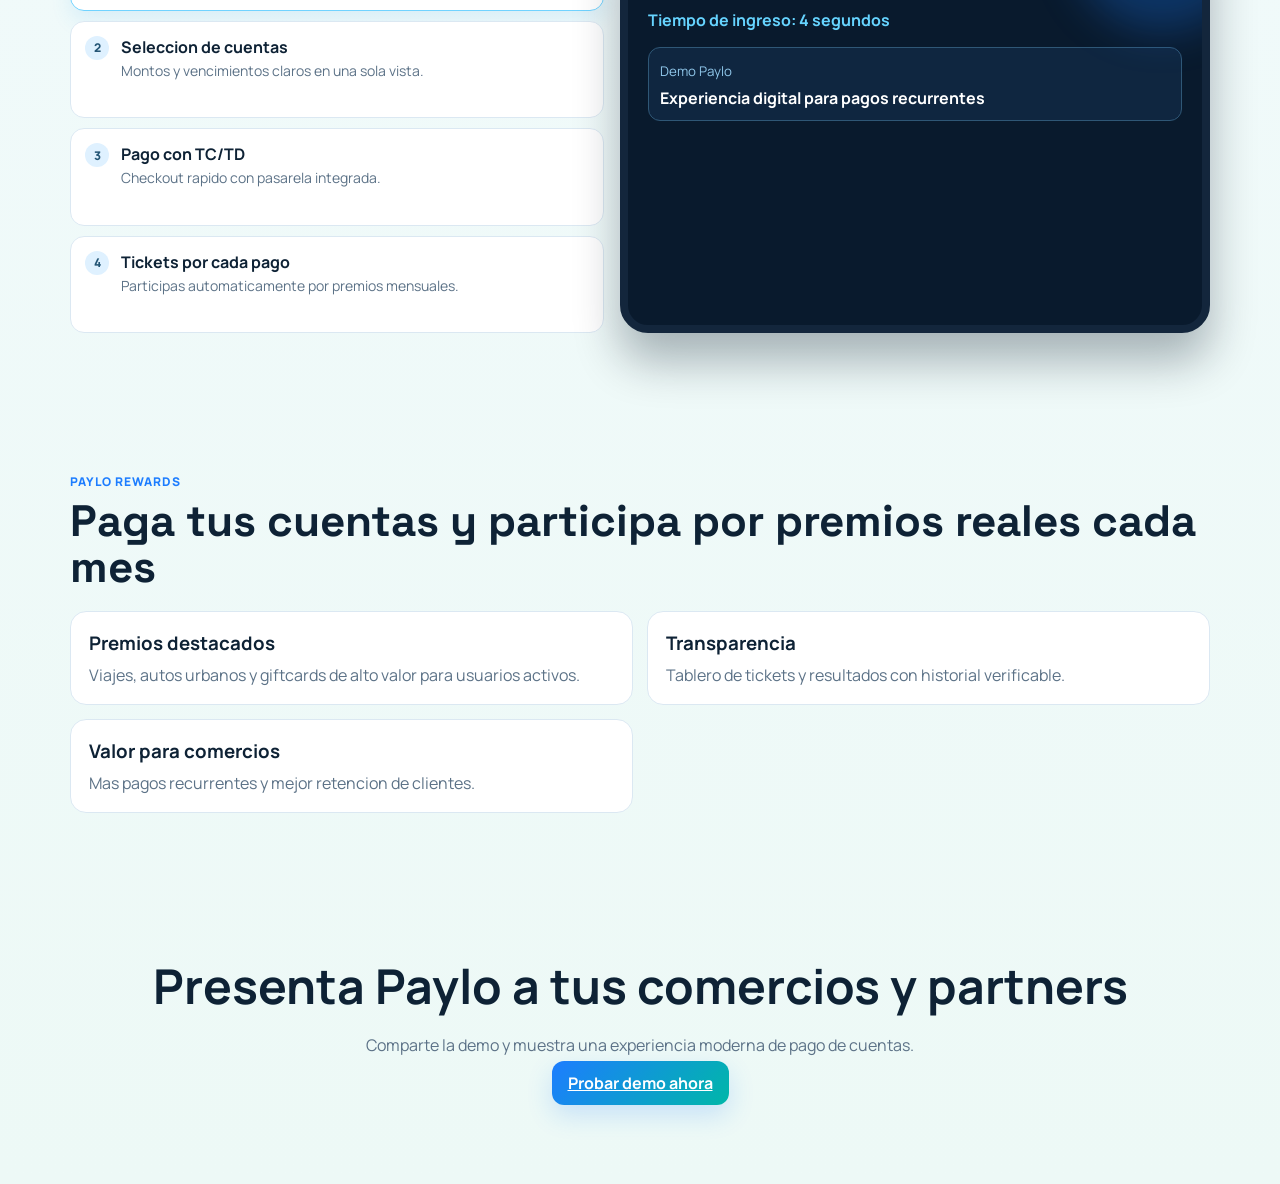
==== commit b800d038: "copy: rewrite web messaging and remove fintech wording" ====
--- a/index.html
+++ b/index.html
@@ -6,7 +6,7 @@
     <title>Paylo | La nueva forma de pagar tus cuentas</title>
     <meta
       name="description"
-      content="Paylo es la nueva forma de pagar tus cuentas. Cada pago suma tickets para sorteos mensuales de viajes, autos y premios exclusivos."
+      content="Paylo centraliza tus cuentas en un solo lugar. Paga en segundos y suma tickets para sorteos mensuales con premios reales."
     />
     <link rel="preconnect" href="https://fonts.googleapis.com" />
     <link rel="preconnect" href="https://fonts.gstatic.com" crossorigin />
@@ -26,7 +26,7 @@
       <nav class="nav">
         <a href="#producto">Producto</a>
         <a href="#demo">Demo</a>
-        <a href="#rewards">Rewards</a>
+        <a href="#rewards">Premios</a>
       </nav>
       <a class="btn btn-primary" href="app.html">Iniciar sesion</a>
     </header>
@@ -34,11 +34,11 @@
     <main id="top">
       <section class="hero section reveal">
         <div class="hero-copy">
-          <p class="eyebrow">PAYLO FINTECH PLATFORM</p>
-          <h1>La nueva forma de pagar tus cuentas</h1>
+          <p class="eyebrow">PAYLO PAGOS INTELIGENTES</p>
+          <h1>La forma simple de pagar tus cuentas</h1>
           <p class="lead">
-            Centraliza servicios, paga en segundos y participa todos los meses por
-            premios como viajes, autos y giftcards premium.
+            Reune servicios, autopistas y telecom en una sola vista. Pagas en minutos,
+            sin filas, y participas cada mes por premios.
           </p>
           <div class="hero-cta">
             <a class="btn btn-primary" href="#demo">Ver demo interactiva</a>
@@ -51,32 +51,32 @@
             </div>
             <div>
               <strong>98.7%</strong>
-              <span>pagos exitosos</span>
+              <span>pagos aprobados</span>
             </div>
             <div>
               <strong>6.1x</strong>
-              <span>mas recurrencia por rewards</span>
+              <span>mayor recurrencia mensual</span>
             </div>
           </div>
         </div>
 
         <div class="hero-card">
           <div class="pill">Sorteo del mes: 2 viajes + 1 auto</div>
-          <h3>Tu pago tambien juega</h3>
+          <h3>Tu pago tambien participa</h3>
           <p>
-            Cada vez que pagas con Paylo sumas tickets automaticamente para sorteos
+            Cada pago realizado con Paylo suma tickets automaticamente para los sorteos
             mensuales.
           </p>
           <ul>
-            <li><span></span>Tickets en tiempo real</li>
+            <li><span></span>Tickets actualizados al instante</li>
             <li><span></span>Notificaciones de resultados</li>
-            <li><span></span>Historial y transparencia del sorteo</li>
+            <li><span></span>Historial transparente de sorteos</li>
           </ul>
         </div>
       </section>
 
       <section class="section trust reveal">
-        <p>Usado por comunidades de pago en Chile y Latam</p>
+        <p>Plataforma utilizada por usuarios en Chile y Latam</p>
         <div class="trust-grid">
           <span>ENEL</span><span>METROGAS</span><span>ENTEL</span><span>TAG</span>
           <span>AGUAS ANDINAS</span><span>COMERCIOS PARTNER</span>
@@ -86,25 +86,25 @@
       <section id="producto" class="section features reveal">
         <div class="section-head">
           <p class="eyebrow">PRODUCTO</p>
-          <h2>Experiencia fintech, simple para usuarios y potente para comercios</h2>
+          <h2>Una experiencia digital clara para usuarios y comercios</h2>
         </div>
         <div class="feature-grid">
           <article>
             <h3>Pago unificado</h3>
-            <p>Paga servicios, autopistas y telecom en un solo flujo, sin friccion.</p>
+            <p>Paga varias cuentas en un solo flujo, con menos pasos y menos friccion.</p>
           </article>
           <article>
-            <h3>Seguridad inteligente</h3>
-            <p>Login con Face ID/clave, validaciones anti-fraude y trazabilidad total.</p>
+            <h3>Acceso seguro</h3>
+            <p>Ingreso con Face ID o clave, con controles de seguridad en cada pago.</p>
           </article>
           <article>
-            <h3>Medios de pago guardados</h3>
-            <p>Configura TC/TD, define predeterminado y paga en 1 tap.</p>
+            <h3>Medios guardados</h3>
+            <p>Configura TC/TD, deja un medio por defecto y paga en un toque.</p>
           </article>
           <article>
-            <h3>Growth engine</h3>
+            <h3>Programa de premios</h3>
             <p>
-              Rewards y sorteos mensuales para aumentar frecuencia de pago y retencion.
+              Cada pago suma tickets para sorteos mensuales y aumenta la frecuencia de uso.
             </p>
           </article>
         </div>
@@ -113,36 +113,36 @@
       <section id="demo" class="section demo reveal">
         <div class="section-head">
           <p class="eyebrow">DEMO INTERACTIVA</p>
-          <h2>Asi funciona Paylo, de login a pago en menos de 1 minuto</h2>
+          <h2>Conoce el flujo completo: login, seleccion y pago en menos de 1 minuto</h2>
         </div>
         <div class="demo-layout">
           <div class="flow-steps">
             <button class="step active" data-step="0">
               <span>1</span>
               <div>
-                <h4>Inicio seguro</h4>
-                <p>Face ID o clave para acceder.</p>
+                <h4>Ingreso seguro</h4>
+                <p>Acceso con Face ID o clave.</p>
               </div>
             </button>
             <button class="step" data-step="1">
               <span>2</span>
               <div>
                 <h4>Seleccion de cuentas</h4>
-                <p>Visualizacion clara de montos y vencimientos.</p>
+                <p>Montos y vencimientos claros en una sola vista.</p>
               </div>
             </button>
             <button class="step" data-step="2">
               <span>3</span>
               <div>
                 <h4>Pago con TC/TD</h4>
-                <p>Checkout rapido con pasarela Fintoc o equivalente.</p>
+                <p>Checkout rapido con pasarela integrada.</p>
               </div>
             </button>
             <button class="step" data-step="3">
               <span>4</span>
               <div>
-                <h4>Rewards y sorteos</h4>
-                <p>Cada pago suma tickets para premios mensuales.</p>
+                <h4>Tickets por cada pago</h4>
+                <p>Participas automaticamente por premios mensuales.</p>
               </div>
             </button>
           </div>
@@ -153,27 +153,27 @@
       <section id="rewards" class="section rewards reveal">
         <div class="section-head">
           <p class="eyebrow">PAYLO REWARDS</p>
-          <h2>Pagas tus cuentas y participas por premios reales cada mes</h2>
+          <h2>Paga tus cuentas y participa por premios reales cada mes</h2>
         </div>
         <div class="rewards-grid">
           <article>
-            <h3>Premios flagship</h3>
-            <p>Viajes all inclusive, autos urbanos y giftcards de alto valor.</p>
+            <h3>Premios destacados</h3>
+            <p>Viajes, autos urbanos y giftcards de alto valor para usuarios activos.</p>
           </article>
           <article>
             <h3>Transparencia</h3>
             <p>Tablero de tickets y resultados con historial verificable.</p>
           </article>
           <article>
-            <h3>Engagement comercial</h3>
-            <p>Mayor frecuencia de pago y mas retencion de usuarios activos.</p>
+            <h3>Valor para comercios</h3>
+            <p>Mas pagos recurrentes y mejor retencion de clientes.</p>
           </article>
         </div>
       </section>
 
       <section class="section cta reveal">
-        <h2>Listo para mostrar Paylo a comercios y partners</h2>
-        <p>Activa la demo, comparte el link y presenta un producto fintech de nivel startup.</p>
+        <h2>Presenta Paylo a tus comercios y partners</h2>
+        <p>Comparte la demo y muestra una experiencia moderna de pago de cuentas.</p>
         <a class="btn btn-primary" href="app.html">Probar demo ahora</a>
       </section>
     </main>
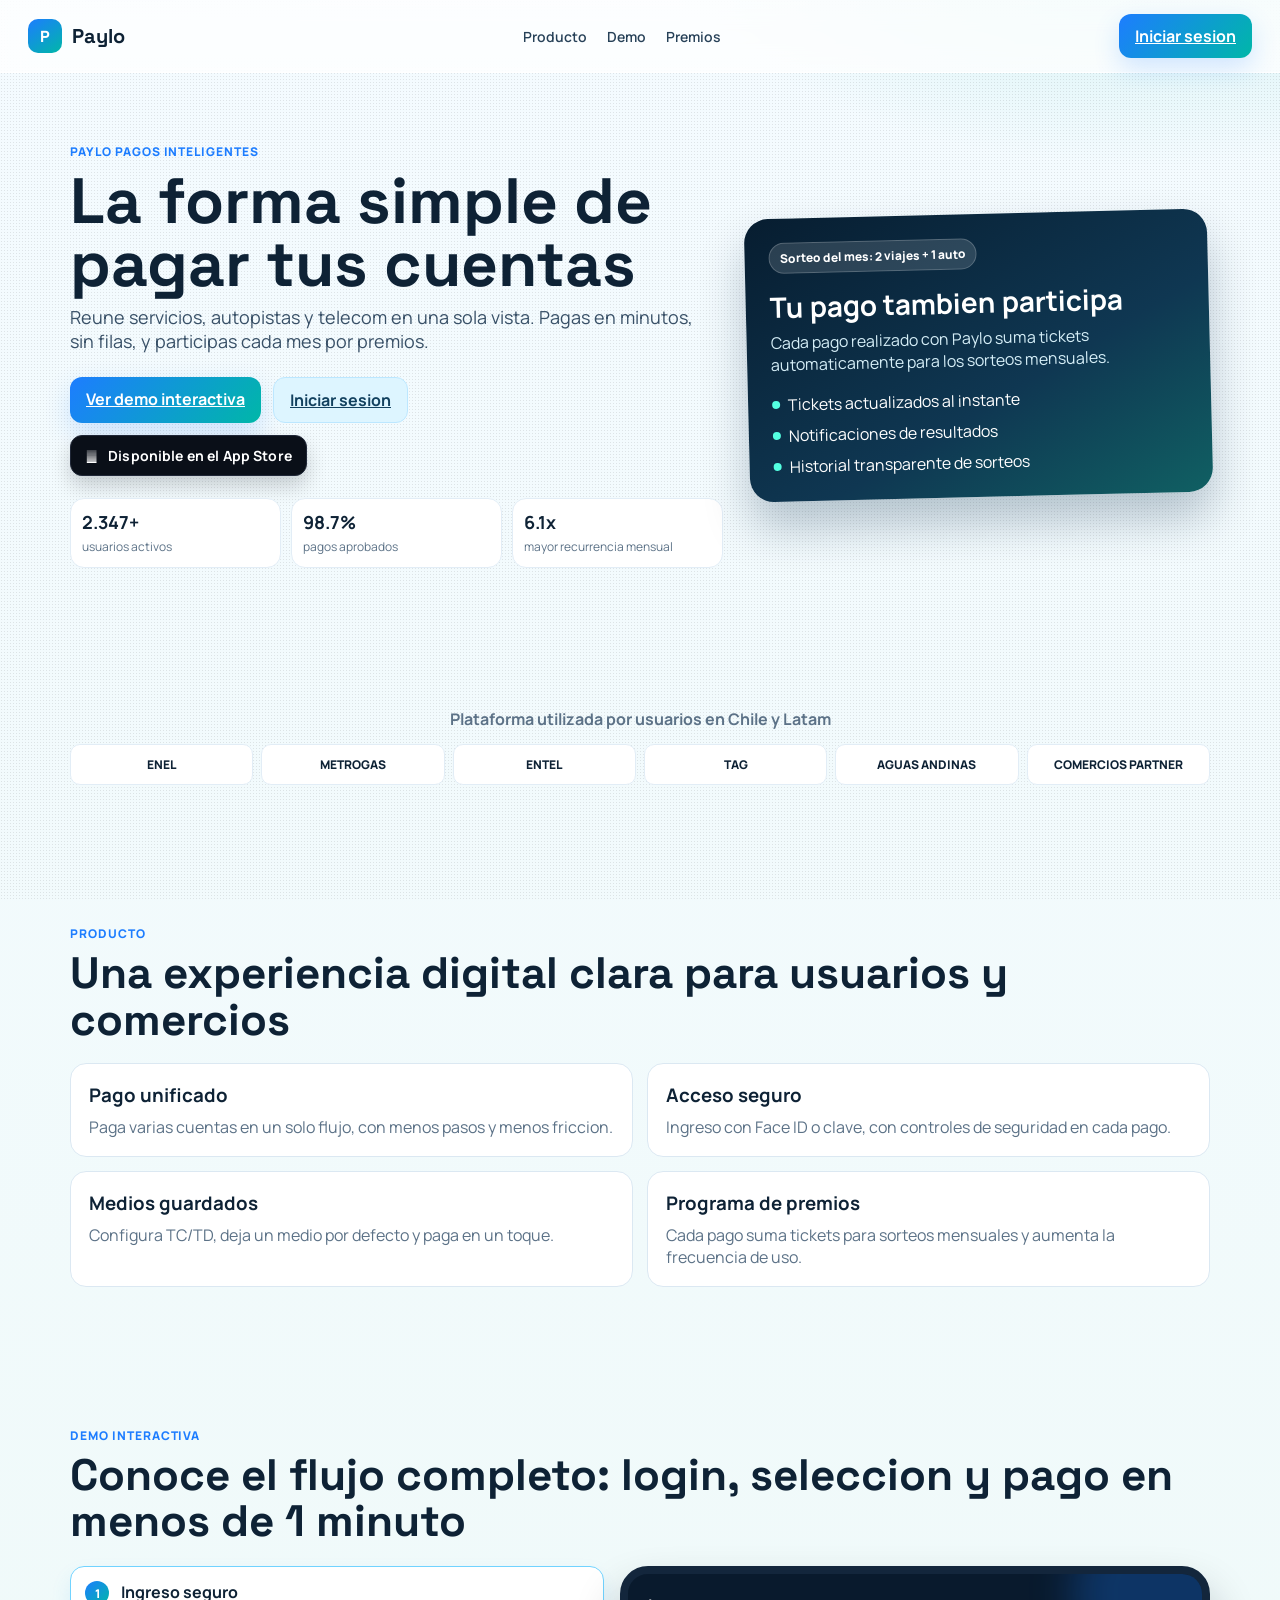
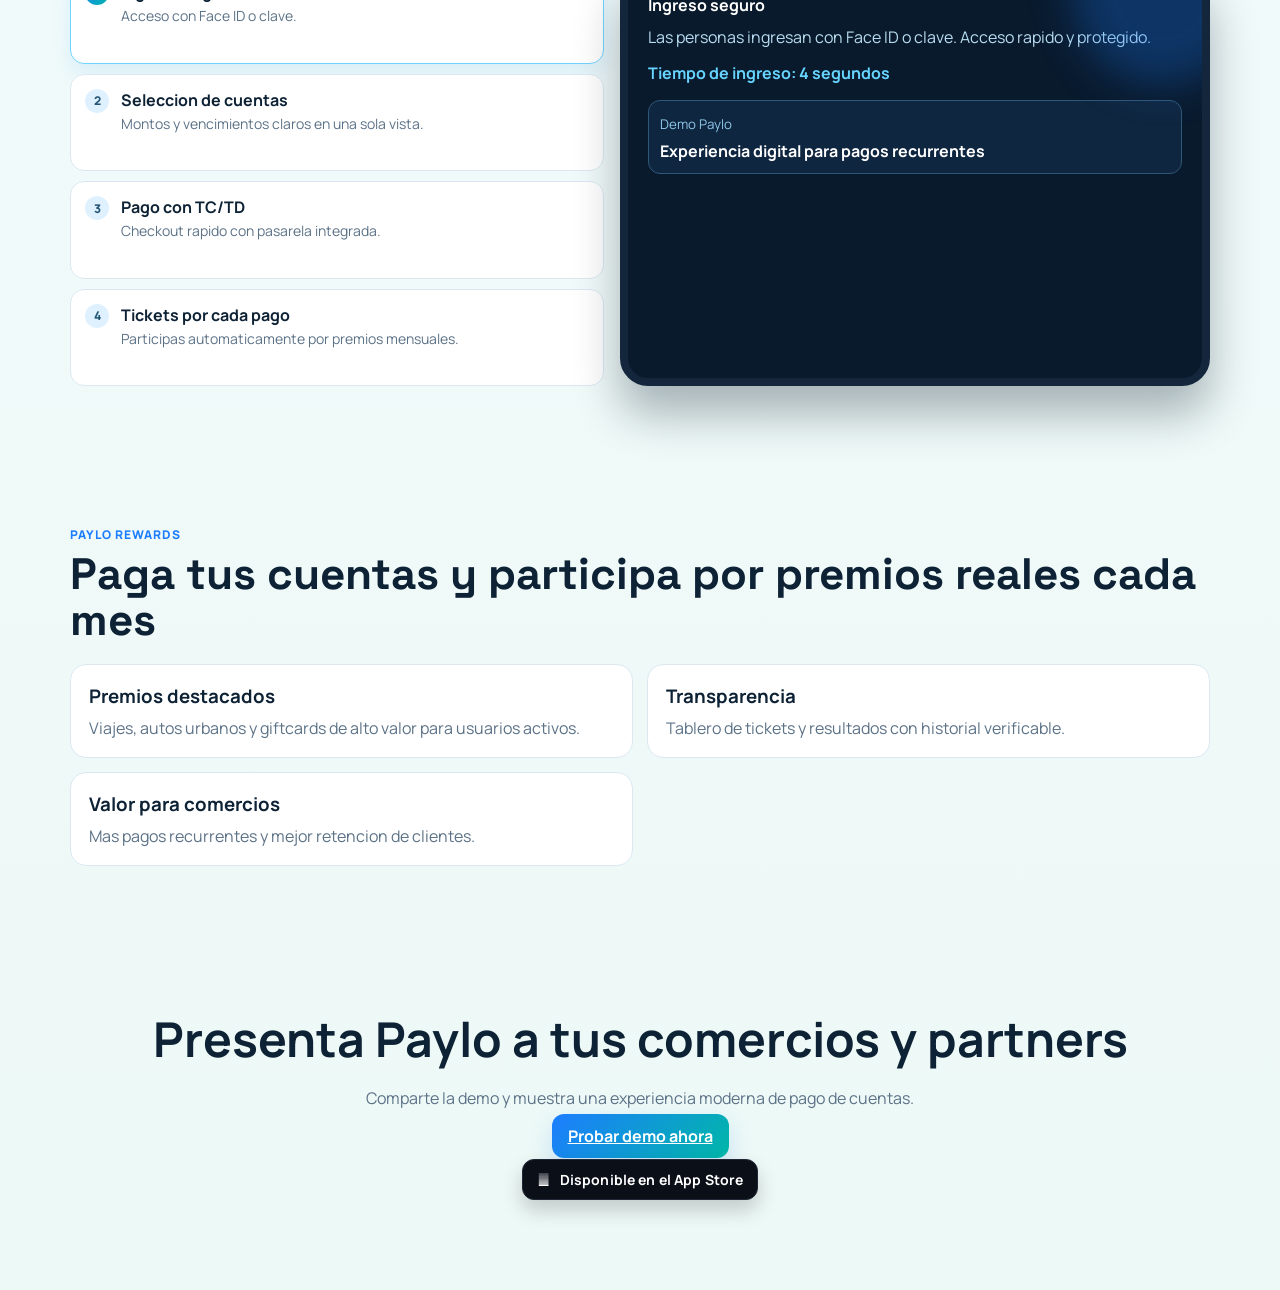
==== commit 082306ef: "feat: add App Store availability badges across web pages" ====
--- a/index.html
+++ b/index.html
@@ -43,6 +43,12 @@
           <div class="hero-cta">
             <a class="btn btn-primary" href="#demo">Ver demo interactiva</a>
             <a class="btn btn-ghost" href="app.html">Iniciar sesion</a>
+          </div>
+          <div class="store-note">
+            <span class="appstore-badge" aria-label="Disponible en el App Store">
+              <span class="apple"></span>
+              <span>Disponible en el App Store</span>
+            </span>
           </div>
           <div class="hero-metrics">
             <div>
@@ -175,6 +181,12 @@
         <h2>Presenta Paylo a tus comercios y partners</h2>
         <p>Comparte la demo y muestra una experiencia moderna de pago de cuentas.</p>
         <a class="btn btn-primary" href="app.html">Probar demo ahora</a>
+        <div class="store-note store-note-center">
+          <span class="appstore-badge" aria-label="Disponible en el App Store">
+            <span class="apple"></span>
+            <span>Disponible en el App Store</span>
+          </span>
+        </div>
       </section>
     </main>
 
--- a/styles.css
+++ b/styles.css
@@ -654,3 +654,32 @@
     flex-wrap: wrap;
   }
 }
+
+.store-note {
+  margin-top: 12px;
+}
+
+.store-note-center {
+  display: flex;
+  justify-content: center;
+}
+
+.appstore-badge {
+  display: inline-flex;
+  align-items: center;
+  gap: 10px;
+  border-radius: 12px;
+  padding: 10px 14px;
+  background: #0a0f18;
+  color: #fff;
+  border: 1px solid #202737;
+  font-weight: 700;
+  font-size: 14px;
+  letter-spacing: 0.01em;
+  box-shadow: 0 10px 20px #060a1230;
+}
+
+.appstore-badge .apple {
+  font-size: 18px;
+  line-height: 1;
+}
